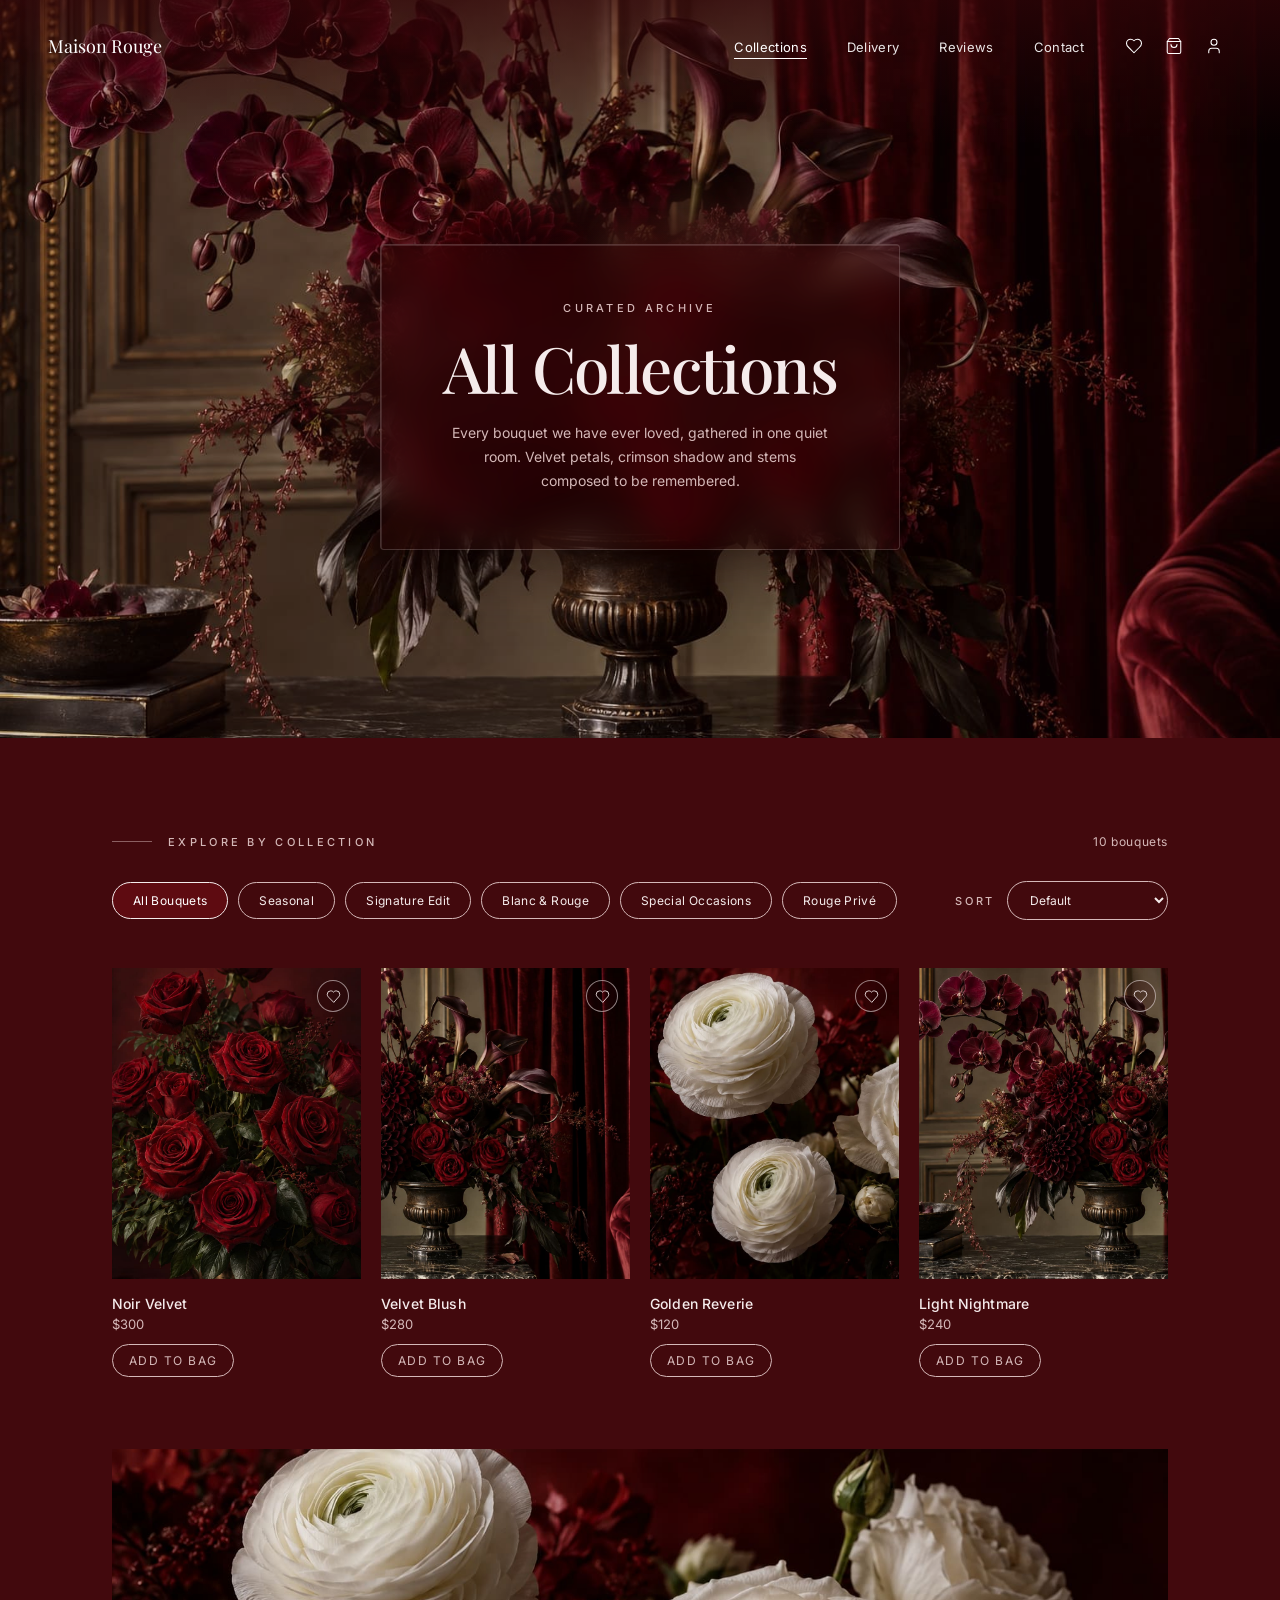
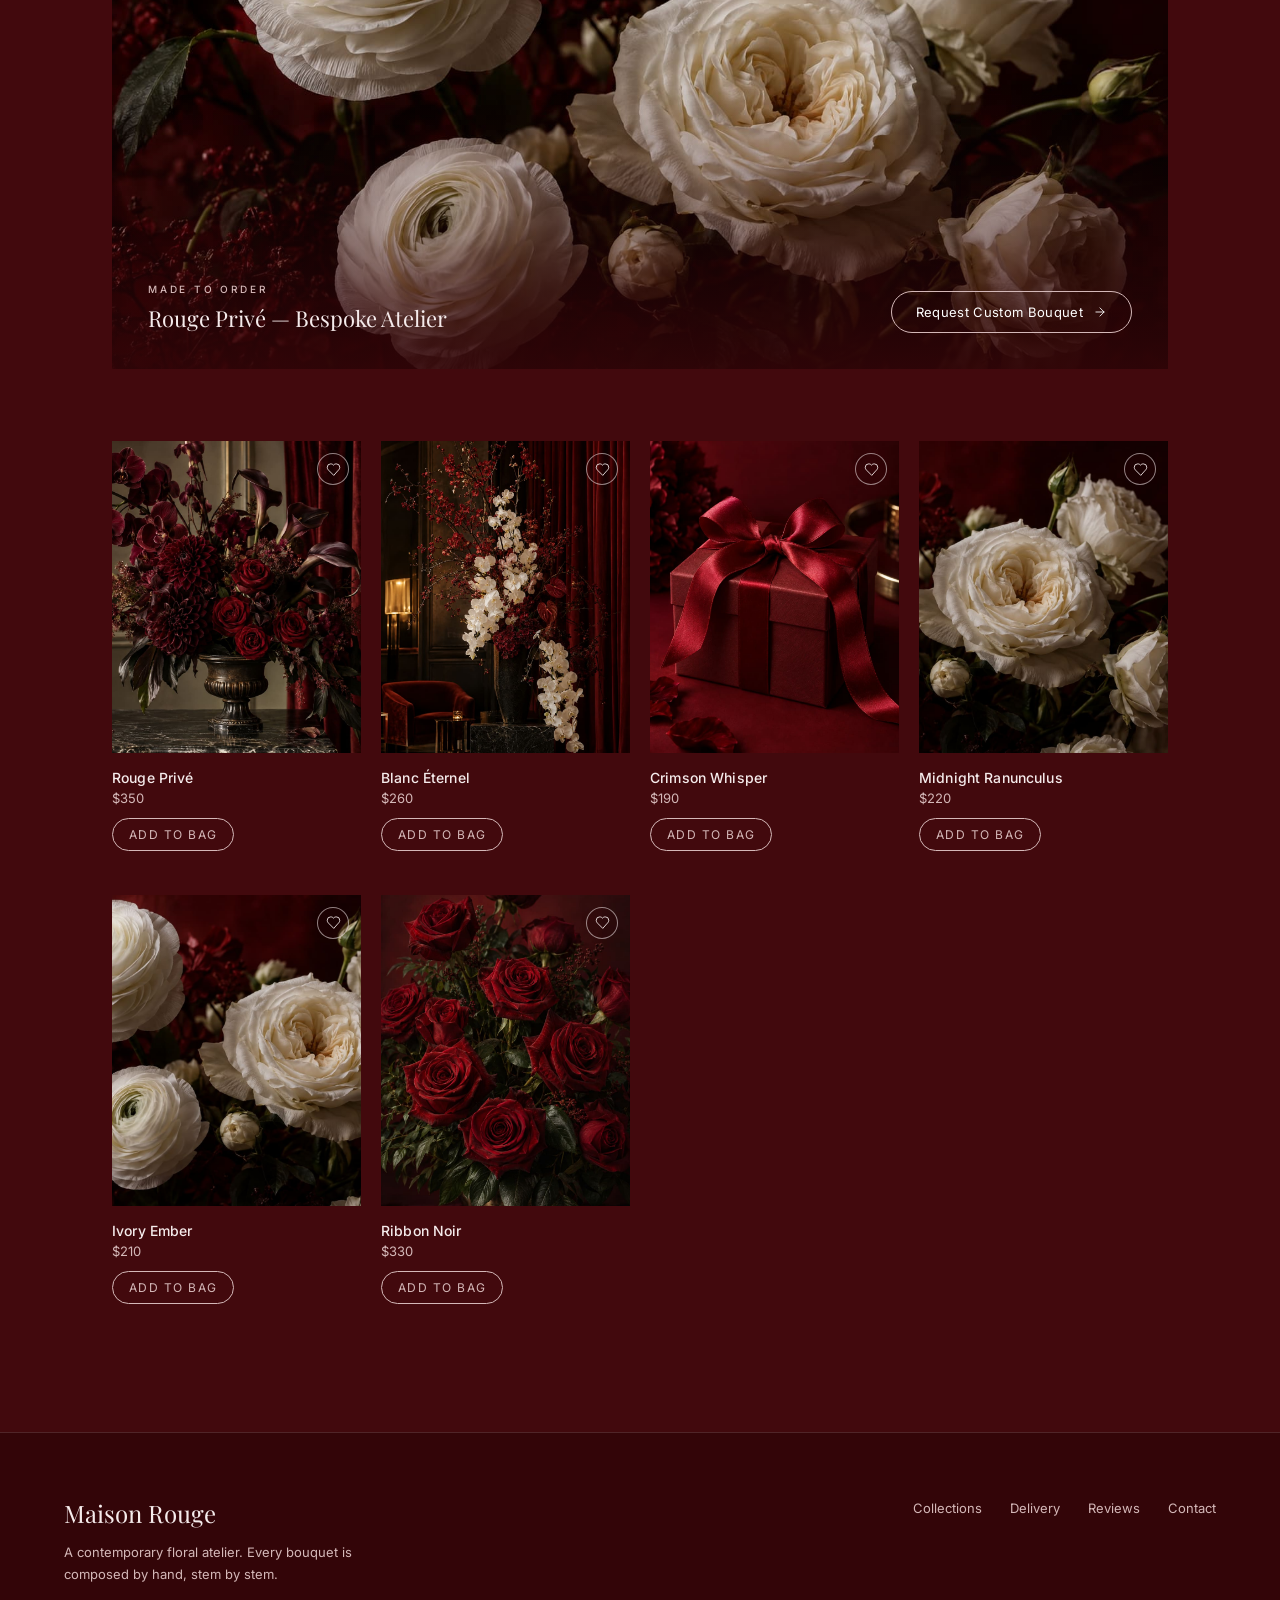
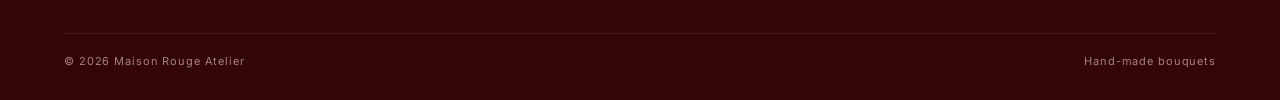
==== collections.html @ f77b2214 "Link hero to collections and add shared bag checkout Co-authored-by: v0 <it+v0agent@vercel.com>" ====
<!doctype html>
<html lang="en">

<head>
  <meta charset="utf-8">
  <meta name="viewport" content="width=device-width, initial-scale=1">
  <meta name="theme-color" content="#42090D">
  <title>All Collections — Maison Rouge Floral Atelier</title>
  <meta name="description"
    content="Explore the full Maison Rouge archive: seasonal, signature, Blanc &amp; Rouge, special occasion and bespoke Rouge Privé bouquets, made by hand.">

  <link rel="preconnect" href="https://fonts.googleapis.com">
  <link rel="preconnect" href="https://fonts.gstatic.com" crossorigin>
  <link
    href="https://fonts.googleapis.com/css2?family=Inter:wght@300;400;500&family=Playfair+Display:ital,wght@0,400;0,500;0,600;1,400&display=swap"
    rel="stylesheet">

  <link rel="stylesheet" href="style.css">
</head>

<body>
  <main id="collections-view">
    <section id="top" class="collections-hero">
      <img src="img/bouquet-edit.jpg"
        alt="Opulent arrangement of red anthuriums, dahlias, calla lilies and roses before a paneled wall and crimson velvet curtains"
        class="collections-hero-image">
      <div class="bouquet-edit-tint"></div>
      <div class="hero-gradient-top"></div>
      <div class="frost-vignette"></div>

      <header class="site-header">
        <div class="header-bar header-bar-brand">
          <a href="index.html" class="mobile-brand">Maison Rouge</a>

          <nav class="desktop-nav">
            <ul class="nav-list">
              <li><a href="collections.html" class="nav-link nav-link-active">Collections</a></li>
              <li><a href="index.html#delivery" class="nav-link">Delivery</a></li>
              <li><a href="index.html#reviews" class="nav-link">Reviews</a></li>
              <li><a href="index.html#contact" class="nav-link">Contact</a></li>
            </ul>
          </nav>

          <div class="header-actions">
            <button id="wishlist-btn" type="button" class="icon-btn icon-btn-badge">
              <svg width="18" height="18" viewBox="0 0 24 24" fill="none" stroke="currentColor" stroke-width="1.4"
                stroke-linecap="round" stroke-linejoin="round">
                <path
                  d="M19 14c1.49-1.46 3-3.21 3-5.5A5.5 5.5 0 0 0 16.5 3c-1.76 0-3 .5-4.5 2-1.5-1.5-2.74-2-4.5-2A5.5 5.5 0 0 0 2 8.5c0 2.3 1.5 4.05 3 5.5l7 7Z">
                </path>
              </svg>
              <span id="wishlist-count" class="icon-count hidden">0</span>
              <span class="visually-hidden">Saved bouquets</span>
            </button>
            <button id="bag-btn" type="button" class="icon-btn icon-btn-badge">
              <svg width="18" height="18" viewBox="0 0 24 24" fill="none" stroke="currentColor" stroke-width="1.4"
                stroke-linecap="round" stroke-linejoin="round">
                <path d="M6 2 3 6v14a2 2 0 0 0 2 2h14a2 2 0 0 0 2-2V6l-3-4Z"></path>
                <path d="M3 6h18"></path>
                <path d="M16 10a4 4 0 0 1-8 0"></path>
              </svg>
              <span id="bag-count" class="icon-count hidden">0</span>
              <span class="visually-hidden">Shopping bag</span>
            </button>
            <a href="index.html#register" class="icon-btn">
              <svg width="18" height="18" viewBox="0 0 24 24" fill="none" stroke="currentColor" stroke-width="1.4"
                stroke-linecap="round" stroke-linejoin="round">
                <path d="M19 21v-2a4 4 0 0 0-4-4H9a4 4 0 0 0-4 4v2"></path>
                <circle cx="12" cy="7" r="4"></circle>
              </svg>
              <span class="visually-hidden">Account</span>
            </a>
            <button id="mobile-menu-btn" type="button" class="icon-btn mobile-menu-toggle">
              <svg id="menu-icon-open" width="18" height="18" viewBox="0 0 24 24" fill="none" stroke="currentColor"
                stroke-width="1.4" stroke-linecap="round" stroke-linejoin="round">
                <line x1="4" x2="20" y1="12" y2="12"></line>
                <line x1="4" x2="20" y1="6" y2="6"></line>
                <line x1="4" x2="20" y1="18" y2="18"></line>
              </svg>
              <svg id="menu-icon-close" class="hidden" width="18" height="18" viewBox="0 0 24 24" fill="none"
                stroke="currentColor" stroke-width="1.4" stroke-linecap="round" stroke-linejoin="round">
                <path d="M18 6 6 18"></path>
                <path d="m6 6 12 12"></path>
              </svg>
              <span class="visually-hidden">Menu</span>
            </button>
          </div>
        </div>

        <nav id="mobile-nav" class="mobile-nav hidden">
          <ul class="mobile-nav-list">
            <li><a href="collections.html" class="mobile-nav-link mobile-nav-link-active">Collections</a></li>
            <li><a href="index.html#delivery" class="mobile-nav-link">Delivery</a></li>
            <li><a href="index.html#reviews" class="mobile-nav-link">Reviews</a></li>
            <li><a href="index.html#contact" class="mobile-nav-link">Contact</a></li>
          </ul>
        </nav>
      </header>

      <div class="collections-hero-content">
        <div class="collections-hero-box">
          <p class="eyebrow eyebrow-centered">Curated Archive</p>
          <h1 class="collections-hero-title">All Collections</h1>
          <p class="collections-hero-copy">
            Every bouquet we have ever loved, gathered in one quiet room. Velvet petals, crimson shadow and stems
            composed to be remembered.
          </p>
        </div>
      </div>
    </section>

    <section id="catalog" class="catalog-section">
      <div class="catalog-container">
        <div class="catalog-toolbar">
          <p class="eyebrow">
            <span class="eyebrow-line"></span>
            Explore by collection
          </p>
          <p id="catalog-count" class="catalog-count">10 bouquets</p>
        </div>

        <div class="filter-row">
          <div id="filter-bar" class="filter-bar"></div>

          <label class="sort-wrap">
            <span class="sort-label">Sort</span>
            <select id="sort-select" class="sort-select">
              <option value="default">Default</option>
              <option value="low">Price: Low to High</option>
              <option value="high">Price: High to Low</option>
            </select>
          </label>
        </div>

        <ul id="catalog-grid-top" class="catalog-grid"></ul>

        <p id="catalog-empty" class="catalog-empty hidden">
          No bouquets in this collection just yet. Try another edit.
        </p>

        <div id="rouge-prive" class="prive-banner">
          <img src="img/hero-ranunculus.jpg" alt="Large white ranunculus blooms against a deep crimson backdrop"
            class="prive-banner-image">
          <div class="prive-banner-gradient"></div>
          <div class="prive-banner-bar">
            <div>
              <p class="prive-banner-eyebrow">Made to order</p>
              <p class="prive-banner-caption">Rouge Privé — Bespoke Atelier</p>
            </div>
            <a href="index.html#contact" class="btn-outline prive-banner-btn">
              Request Custom Bouquet
              <svg class="icon-arrow" width="14" height="14" viewBox="0 0 24 24" fill="none" stroke="currentColor"
                stroke-width="1.5" stroke-linecap="round" stroke-linejoin="round">
                <path d="M5 12h14"></path>
                <path d="m12 5 7 7-7 7"></path>
              </svg>
            </a>
          </div>
        </div>

        <ul id="catalog-grid-bottom" class="catalog-grid"></ul>
      </div>
    </section>
  </main>

  <footer class="site-footer">
    <div class="footer-inner">
      <div class="footer-brand-col">
        <a href="index.html" class="footer-brand">Maison Rouge</a>
        <p class="footer-copy">
          A contemporary floral atelier. Every bouquet is composed by hand, stem by stem.
        </p>
      </div>
      <nav class="footer-nav">
        <ul class="footer-links">
          <li><a href="collections.html" class="footer-link">Collections</a></li>
          <li><a href="index.html#delivery" class="footer-link">Delivery</a></li>
          <li><a href="index.html#reviews" class="footer-link">Reviews</a></li>
          <li><a href="index.html#contact" class="footer-link">Contact</a></li>
        </ul>
      </nav>
    </div>
    <div class="footer-bottom">
      <p>© 2026 Maison Rouge Atelier</p>
      <p>Hand-made bouquets</p>
    </div>
  </footer>

  <div id="quick-view" class="quick-view hidden">
    <div id="quick-view-backdrop" class="quick-view-backdrop"></div>
    <div class="quick-view-panel">
      <button id="quick-view-close" type="button" class="icon-btn quick-view-close">
        <svg width="18" height="18" viewBox="0 0 24 24" fill="none" stroke="currentColor" stroke-width="1.4"
          stroke-linecap="round" stroke-linejoin="round">
          <path d="M18 6 6 18"></path>
          <path d="m6 6 12 12"></path>
        </svg>
        <span class="visually-hidden">Close quick view</span>
      </button>

      <div class="quick-view-media">
        <img id="qv-image" src="img/bouquet-edit.jpg" alt="Selected bouquet" class="quick-view-image">
      </div>

      <div class="quick-view-info">
        <p id="qv-tag" class="quick-view-tag">Collection</p>
        <h2 id="qv-title" class="quick-view-title">Bouquet</h2>
        <p id="qv-price" class="quick-view-price">$0</p>
        <p id="qv-desc" class="quick-view-desc"></p>

        <p class="quick-view-label">Stem notes</p>
        <p id="qv-stems" class="quick-view-stems"></p>

        <p class="quick-view-label">Size</p>
        <div id="qv-sizes" class="size-pills"></div>

        <button id="qv-add" type="button" class="btn-outline quick-view-add">
          Add to Bag
          <svg class="icon-arrow" width="14" height="14" viewBox="0 0 24 24" fill="none" stroke="currentColor"
            stroke-width="1.5" stroke-linecap="round" stroke-linejoin="round">
            <path d="M5 12h14"></path>
            <path d="m12 5 7 7-7 7"></path>
          </svg>
        </button>
      </div>
    </div>
  </div>

  <div id="drawer-overlay" class="drawer-overlay hidden"></div>
  <div id="bag-drawer" class="bag-drawer">
    <div class="drawer-head">
      <p class="eyebrow">
        <span class="eyebrow-line"></span>
        Your selection
      </p>
      <button id="drawer-close" type="button" class="icon-btn">
        <svg width="18" height="18" viewBox="0 0 24 24" fill="none" stroke="currentColor" stroke-width="1.4"
          stroke-linecap="round" stroke-linejoin="round">
          <path d="M18 6 6 18"></path>
          <path d="m6 6 12 12"></path>
        </svg>
        <span class="visually-hidden">Close shopping bag</span>
      </button>
    </div>

    <h2 class="drawer-title">Shopping bag</h2>
    <ul id="drawer-items" class="drawer-items"></ul>

    <div class="drawer-saved">
      <p class="drawer-label">Saved bouquets (<span id="drawer-saved-count">0</span>)</p>
      <ul id="drawer-saved-list" class="drawer-saved-list"></ul>
    </div>

    <div class="drawer-foot">
      <div class="drawer-total-row">
        <span>Subtotal</span>
        <span id="drawer-total" class="drawer-total">$0</span>
      </div>
      <p id="drawer-message" class="drawer-message hidden"></p>
      <button id="drawer-checkout" type="button" class="btn-solid drawer-checkout">Checkout</button>
      <a href="collections.html" class="btn-outline drawer-btn">
        Continue browsing
        <svg class="icon-arrow" width="14" height="14" viewBox="0 0 24 24" fill="none" stroke="currentColor"
          stroke-width="1.5" stroke-linecap="round" stroke-linejoin="round">
          <path d="M5 12h14"></path>
          <path d="m12 5 7 7-7 7"></path>
        </svg>
      </a>
    </div>
  </div>

  <script src="script.js"></script>
</body>

</html>
---- style.css ----
*,
*::before,
*::after {
  box-sizing: border-box;
}

html {
  scroll-behavior: smooth;
}

body {
  margin: 0;
  overflow-x: hidden;
  background-color: #42090D;
  font-family: Inter, system-ui, sans-serif;
  color: #ffffff;
  -webkit-font-smoothing: antialiased;
  -moz-osx-font-smoothing: grayscale;
}

h1,
h2,
h3,
p,
ul,
blockquote {
  margin: 0;
  padding: 0;
}

ul {
  list-style: none;
}

a {
  color: inherit;
  text-decoration: none;
}

button,
input {
  font: inherit;
  color: inherit;
}

img {
  display: block;
  max-width: 100%;
}

a:focus-visible,
button:focus-visible {
  outline: 2px solid #ffffff;
  outline-offset: 4px;
}

::selection {
  background-color: #ffffff;
  color: #42090D;
}

.hidden {
  display: none !important;
}

/* Shared Full-Bleed Image & Overlay Helpers */
.hero-image,
.collection-image,
.bouquet-edit-image {
  position: absolute;
  top: 0;
  right: 0;
  bottom: 0;
  left: 0;
  width: 100%;
  height: 100%;
  object-fit: cover;
}

/* Typography & Shared Elements */
.eyebrow {
  display: flex;
  align-items: center;
  gap: 16px;
  font-size: 11px;
  font-weight: 500;
  text-transform: uppercase;
  letter-spacing: 0.3em;
  color: #D4B8B8;
}

.eyebrow-centered {
  justify-content: center;
}

.eyebrow-line {
  display: inline-block;
  height: 1px;
  width: 40px;
  background-color: rgba(212, 184, 184, 0.5);
}

.btn-outline {
  display: inline-flex;
  align-items: center;
  gap: 10px;
  border-radius: 9999px;
  border: 1px solid rgba(255, 255, 255, 0.7);
  padding: 12px 24px;
  font-size: 13px;
  letter-spacing: 0.025em;
  color: #ffffff;
  transition: color 0.3s ease, background-color 0.3s ease, border-color 0.3s ease;
}

.btn-outline:hover {
  border-color: #ffffff;
  background-color: #ffffff;
  color: #42090D;
}

.btn-outline .icon-arrow {
  transition: transform 0.3s ease;
}

.btn-outline:hover .icon-arrow {
  transform: translateX(2px);
}

.btn-solid {
  display: inline-flex;
  align-items: center;
  border-radius: 9999px;
  border: 1px solid #ffffff;
  background-color: #ffffff;
  padding: 14px 28px;
  font-size: 13px;
  font-weight: 500;
  letter-spacing: 0.025em;
  color: #42090D;
  cursor: pointer;
  transition: color 0.3s ease, background-color 0.3s ease;
}

.btn-solid:hover {
  background-color: transparent;
  color: #ffffff;
}

.icon-btn {
  display: grid;
  width: 36px;
  height: 36px;
  place-items: center;
  border-radius: 9999px;
  border: none;
  background-color: transparent;
  color: #ffffff;
  padding: 0;
  cursor: pointer;
  transition: color 0.3s ease, background-color 0.3s ease;
}

.icon-btn:hover {
  background-color: #ffffff;
  color: #42090D;
}

.hero-btn,
.bouquet-edit-btn {
  margin-top: 36px;
}

.philosophy-btn,
.cart-btn {
  margin-top: 40px;
}

.collections-btn {
  margin-top: 64px;
}

/* Header */
.site-header {
  position: absolute;
  top: 0;
  left: 0;
  right: 0;
  z-index: 20;
}

.header-bar {
  display: flex;
  align-items: center;
  justify-content: space-between;
  padding: 20px 24px;
}

.mobile-brand {
  font-family: "Playfair Display", Georgia, serif;
  font-size: 18px;
  line-height: 28px;
}

.desktop-nav {
  display: none;
}

.nav-list {
  display: flex;
  align-items: center;
  gap: 40px;
}

.nav-link {
  position: relative;
  font-size: 13px;
  letter-spacing: 0.025em;
  color: rgba(255, 255, 255, 0.9);
  transition: color 0.2s ease;
}

.nav-link:hover {
  color: #ffffff;
}

.nav-link::after {
  content: "";
  position: absolute;
  bottom: -4px;
  left: 0;
  height: 1px;
  width: 100%;
  background-color: #ffffff;
  transform-origin: left;
  transform: scaleX(0);
  transition: transform 0.3s ease;
}

.nav-link:hover::after {
  transform: scaleX(1);
}

.header-actions {
  display: flex;
  align-items: center;
  gap: 4px;
}

.mobile-nav {
  margin: 0 16px;
  border-radius: 16px;
  border: 1px solid rgba(255, 255, 255, 0.15);
  background-color: rgba(51, 5, 8, 0.9);
  padding: 24px;
  -webkit-backdrop-filter: blur(12px);
  backdrop-filter: blur(12px);
}

.mobile-nav-list {
  display: flex;
  flex-direction: column;
  gap: 16px;
}

.mobile-nav-link {
  font-family: "Playfair Display", Georgia, serif;
  font-size: 24px;
  line-height: 32px;
  color: #ffffff;
}

/* Hero Section */
.hero {
  position: relative;
  height: 100vh;
  min-height: 680px;
  max-height: 980px;
  overflow: hidden;
  background-color: #5E0B11;
}

.hero-image {
  z-index: 0;
  pointer-events: none;
  object-position: 68% center;
}

/* Glass-block wall: one shared blur layer with per-block bevels drawn on top. */
.glass-wall {
  position: absolute;
  left: 0;
  right: 0;
  bottom: 0;
  z-index: 1;
  pointer-events: none;
  height: 62%;
  display: grid;
  grid-template-columns: repeat(4, 1fr);
  grid-template-rows: repeat(5, 1fr);
  -webkit-backdrop-filter: blur(10px) saturate(120%);
  backdrop-filter: blur(10px) saturate(120%);
  background-color: rgba(66, 9, 13, 0.18);
}

.glass-block {
  position: relative;
  overflow: hidden;
  border: 2px solid rgba(51, 5, 8, 0.55);
  background:
    radial-gradient(120% 120% at 26% 20%, rgba(255, 255, 255, 0.22) 0%, rgba(255, 255, 255, 0.05) 34%, rgba(255, 255, 255, 0) 58%),
    linear-gradient(145deg, rgba(94, 11, 17, 0.28) 0%, rgba(51, 5, 8, 0.55) 100%);
  box-shadow:
    inset 1px 1px 0 rgba(255, 255, 255, 0.32),
    inset -2px -2px 0 rgba(0, 0, 0, 0.28),
    inset 0 0 22px rgba(255, 255, 255, 0.07);
}

.glass-block::before {
  content: "";
  position: absolute;
  top: 11%;
  right: 11%;
  bottom: 11%;
  left: 11%;
  border-radius: 6px;
  border: 1px solid rgba(255, 255, 255, 0.1);
  box-shadow:
    inset 0 0 26px rgba(255, 255, 255, 0.07),
    0 0 14px rgba(0, 0, 0, 0.18);
}

.glass-block::after {
  content: "";
  position: absolute;
  top: 0;
  right: 0;
  bottom: 0;
  left: 0;
  background: repeating-linear-gradient(90deg, rgba(255, 255, 255, 0.06) 0 1px, rgba(255, 255, 255, 0) 1px 7px);
  opacity: 0.7;
}

.glass-block:nth-child(3n + 2) {
  background-position: 40% 0, 0 0;
}

.glass-block:nth-child(3n + 2)::after {
  transform: scaleX(-1);
  opacity: 0.5;
}

.hero-gradient-side {
  position: absolute;
  left: 0;
  right: 0;
  bottom: 0;
  z-index: 2;
  pointer-events: none;
  height: 62%;
  background: linear-gradient(to top, rgba(51, 5, 8, 0.8), rgba(51, 5, 8, 0.4), transparent);
}

.hero-gradient-top {
  position: absolute;
  top: 0;
  left: 0;
  right: 0;
  z-index: 3;
  pointer-events: none;
  height: 144px;
  background: linear-gradient(to bottom, rgba(51, 5, 8, 0.7), transparent);
}

.hero-content-wrap {
  position: relative;
  z-index: 10;
  display: flex;
  height: 100%;
  align-items: flex-end;
}

.hero-content {
  width: 100%;
  padding: 0 24px 56px 24px;
}

.hero-eyebrow {
  font-size: 11px;
  font-weight: 500;
  text-transform: uppercase;
  letter-spacing: 0.32em;
  color: #D4B8B8;
}

.hero-dot {
  margin: 0 6px;
}

.hero-title {
  margin-top: 20px;
  font-family: "Playfair Display", Georgia, serif;
  font-size: 56px;
  font-weight: 500;
  line-height: 0.95;
  letter-spacing: -0.025em;
}

.hero-copy {
  margin-top: 24px;
  max-width: 384px;
  font-size: 15px;
  line-height: 28px;
  color: #D4B8B8;
}

/* Philosophy Section */
.philosophy-section {
  background-color: #42090D;
}

.philosophy-container {
  max-width: 1152px;
  margin: 0 auto;
  display: grid;
  gap: 56px;
  padding: 96px 24px;
}

.philosophy-title {
  margin-top: 28px;
  font-family: "Playfair Display", Georgia, serif;
  font-size: 40px;
  font-weight: 500;
  line-height: 1.08;
  letter-spacing: -0.025em;
}

.philosophy-quote {
  font-family: "Playfair Display", Georgia, serif;
  font-size: 20px;
  font-style: italic;
  line-height: 1.625;
  color: #ffffff;
}

.philosophy-body-wrap {
  margin-top: 40px;
  display: flex;
  gap: 24px;
}

.philosophy-rule {
  width: 1px;
  flex-shrink: 0;
  align-self: stretch;
  background-color: rgba(255, 255, 255, 0.25);
}

.philosophy-body {
  max-width: 448px;
  font-size: 15px;
  line-height: 28px;
  color: #D4B8B8;
}

/* Marquee Ticker */
.marquee {
  overflow: hidden;
  border-top: 1px solid rgba(255, 255, 255, 0.15);
  border-bottom: 1px solid rgba(255, 255, 255, 0.15);
  background-color: #330508;
  padding: 16px 0;
}

@keyframes marquee {
  from {
    transform: translate3d(0, 0, 0);
  }
  to {
    transform: translate3d(-50%, 0, 0);
  }
}

.marquee-track {
  display: flex;
  width: max-content;
  animation: marquee 38s linear infinite;
  will-change: transform;
}

.marquee:hover .marquee-track {
  animation-play-state: paused;
}

.ticker-list {
  display: flex;
  flex-shrink: 0;
  align-items: center;
}

.ticker-item {
  display: flex;
  align-items: center;
  gap: 40px;
  padding: 0 20px;
}

.ticker-word {
  font-family: "Playfair Display", Georgia, serif;
  font-size: 15px;
}

.ticker-word-main {
  color: #ffffff;
}

.ticker-word-alt {
  font-style: italic;
  color: #D4B8B8;
}

.ticker-dot {
  width: 4px;
  height: 4px;
  border-radius: 9999px;
  background-color: rgba(255, 255, 255, 0.3);
}

/* Collections Section */
.collections-section {
  background-color: #42090D;
}

.collections-container {
  max-width: 1152px;
  margin: 0 auto;
  padding: 96px 24px;
}

.collections-title {
  margin-top: 28px;
  max-width: 576px;
  font-family: "Playfair Display", Georgia, serif;
  font-size: 40px;
  font-weight: 500;
  line-height: 1.08;
  letter-spacing: -0.025em;
}

.collections-grid {
  margin-top: 56px;
  display: grid;
  grid-template-columns: repeat(2, 1fr);
  column-gap: 16px;
  row-gap: 48px;
}

.collection-card {
  grid-column: span 1;
}

.collection-card-wide {
  grid-column: span 2;
}

.collection-link {
  display: block;
}

.collection-image-wrap {
  position: relative;
  overflow: hidden;
  background-color: #330508;
}

.collection-aspect-wide {
  aspect-ratio: 4 / 3;
}

.collection-aspect-tall {
  aspect-ratio: 3 / 4;
}

.collection-image {
  transition: transform 1.2s ease-out;
}

.collection-link:hover .collection-image {
  transform: scale(1.06);
}

.collection-gradient {
  position: absolute;
  left: 0;
  right: 0;
  bottom: 0;
  pointer-events: none;
  height: 40%;
  background: linear-gradient(to top, rgba(51, 5, 8, 0.9), rgba(51, 5, 8, 0.35), transparent);
}

.collection-bar {
  position: absolute;
  left: 0;
  right: 0;
  bottom: 0;
  display: flex;
  align-items: center;
  justify-content: space-between;
  gap: 12px;
  padding: 16px;
}

.collection-tag {
  font-size: 10px;
  font-weight: 500;
  text-transform: uppercase;
  letter-spacing: 0.26em;
  color: #D4B8B8;
}

.collection-arrow {
  display: grid;
  width: 32px;
  height: 32px;
  flex-shrink: 0;
  place-items: center;
  border-radius: 9999px;
  border: 1px solid rgba(255, 255, 255, 0.4);
  color: #ffffff;
  transition: color 0.3s ease, background-color 0.3s ease, border-color 0.3s ease;
}

.collection-link:hover .collection-arrow {
  border-color: #ffffff;
  background-color: #ffffff;
  color: #42090D;
}

.collection-title {
  margin-top: 20px;
  font-family: "Playfair Display", Georgia, serif;
  font-size: 18px;
  line-height: 28px;
  font-weight: 500;
}

.collection-subtitle {
  margin-top: 4px;
  font-size: 13px;
  color: #D4B8B8;
}

/* Bouquet Edit Section */
.bouquet-edit {
  position: relative;
  display: flex;
  height: 85vh;
  min-height: 560px;
  max-height: 880px;
  align-items: center;
  justify-content: center;
  overflow: hidden;
  background-color: #330508;
}

.bouquet-edit-image {
  z-index: 0;
  pointer-events: none;
  object-position: 42% center;
}

.bouquet-edit-tint {
  position: absolute;
  top: 0;
  right: 0;
  bottom: 0;
  left: 0;
  z-index: 1;
  pointer-events: none;
  background-color: rgba(51, 5, 8, 0.15);
}

/* Soft frosted vignette behind the Bouquet Edit copy. */
.frost-vignette {
  position: absolute;
  left: 50%;
  top: 50%;
  z-index: 2;
  pointer-events: none;
  height: 440px;
  width: 100%;
  max-width: 720px;
  transform: translate(-50%, -50%);
  -webkit-backdrop-filter: blur(16px);
  backdrop-filter: blur(16px);
  background: radial-gradient(closest-side, rgba(51, 5, 8, 0.62), rgba(51, 5, 8, 0.25) 70%, rgba(51, 5, 8, 0));
  -webkit-mask-image: radial-gradient(closest-side, #000 52%, transparent 100%);
  mask-image: radial-gradient(closest-side, #000 52%, transparent 100%);
}

.bouquet-edit-content {
  position: relative;
  z-index: 3;
  padding: 0 24px;
  text-align: center;
}

.bouquet-edit-title {
  margin: 20px auto 0 auto;
  max-width: 10ch;
  font-family: "Playfair Display", Georgia, serif;
  font-size: 48px;
  font-weight: 500;
  line-height: 1.02;
  letter-spacing: -0.025em;
}

/* Subpages (Register & Cart) */
.page-shell {
  min-height: 100vh;
  background-color: #42090D;
  padding: 32px 24px;
  color: #ffffff;
}

.page-shell-inner {
  max-width: 1024px;
  margin: 0 auto;
}

.back-link {
  display: inline-flex;
  align-items: center;
  gap: 12px;
  font-size: 11px;
  text-transform: uppercase;
  letter-spacing: 0.28em;
  color: #D4B8B8;
  transition: color 0.2s ease;
}

.back-link:hover {
  color: #ffffff;
}

.page-content {
  margin-top: 96px;
  max-width: 672px;
}

.page-title {
  margin-top: 28px;
  font-family: "Playfair Display", Georgia, serif;
  font-size: 48px;
  font-weight: 500;
  line-height: 1;
  letter-spacing: -0.025em;
}

.register-copy {
  margin-top: 28px;
  max-width: 448px;
  font-size: 15px;
  line-height: 28px;
  color: #D4B8B8;
}

.register-form {
  margin-top: 40px;
  max-width: 448px;
}

.form-field {
  display: block;
  margin-bottom: 20px;
}

.form-label {
  display: block;
  margin-bottom: 8px;
  font-size: 11px;
  text-transform: uppercase;
  letter-spacing: 0.2em;
  color: #D4B8B8;
}

.form-input {
  width: 100%;
  border: none;
  border-bottom: 1px solid rgba(255, 255, 255, 0.3);
  background-color: transparent;
  padding: 12px 0;
  color: #ffffff;
  outline: none;
  transition: border-color 0.2s ease;
}

.form-input::placeholder {
  color: rgba(255, 255, 255, 0.35);
}

.form-input:focus {
  border-bottom-color: #ffffff;
}

.register-submit {
  margin-top: 20px;
}

.cart-box {
  margin-top: 48px;
  max-width: 576px;
  border-top: 1px solid rgba(255, 255, 255, 0.2);
  border-bottom: 1px solid rgba(255, 255, 255, 0.2);
  padding: 32px 0;
}

.cart-box-row {
  display: flex;
  align-items: center;
  justify-content: space-between;
  gap: 24px;
}

.cart-empty-title {
  font-family: "Playfair Display", Georgia, serif;
  font-size: 24px;
  line-height: 32px;
}

.cart-empty-copy {
  margin-top: 8px;
  font-size: 14px;
  line-height: 24px;
  color: #D4B8B8;
}

.cart-empty-icon {
  flex-shrink: 0;
  color: #D4B8B8;
}

/* Responsive Breakpoints */
@media (min-width: 640px) {
  .hero-title {
    font-size: 72px;
  }
}

@media (min-width: 768px) {
  .header-bar {
    justify-content: flex-end;
    padding: 28px 48px;
  }

  .mobile-brand,
  .mobile-menu-toggle,
  .mobile-nav {
    display: none;
  }

  .desktop-nav {
    display: block;
  }

  .header-actions {
    margin-left: 32px;
  }

  .glass-wall {
    top: 0;
    bottom: 0;
    left: 0;
    right: auto;
    height: 100%;
    width: 50%;
  }

  .hero-gradient-side {
    top: 0;
    bottom: 0;
    left: 0;
    right: auto;
    height: 100%;
    width: 50%;
    background: linear-gradient(to right, rgba(51, 5, 8, 0.6), rgba(51, 5, 8, 0.25), transparent);
  }

  .hero-content-wrap {
    align-items: center;
  }

  .hero-content {
    width: 50%;
    padding: 0 48px;
  }

  .philosophy-container {
    grid-template-columns: repeat(12, 1fr);
    gap: 32px;
    padding: 128px 48px;
  }

  .philosophy-left {
    grid-column: span 5;
  }

  .philosophy-right {
    grid-column: 7 / span 6;
    padding-top: 12px;
  }

  .philosophy-title {
    font-size: 48px;
  }

  .philosophy-quote {
    font-size: 24px;
  }

  .ticker-item {
    gap: 56px;
    padding: 0 28px;
  }

  .collections-container {
    padding: 128px 48px;
  }

  .collections-title {
    font-size: 48px;
  }

  .collections-grid {
    margin-top: 64px;
    grid-template-columns: repeat(4, 1fr);
    column-gap: 20px;
  }

  .collection-image-wrap {
    aspect-ratio: auto;
    height: 540px;
  }

  .collection-bar {
    padding: 20px;
  }

  .collection-title {
    font-size: 20px;
  }

  .bouquet-edit-title {
    font-size: 60px;
  }

  .page-shell {
    padding: 40px 48px;
  }

  .page-title {
    font-size: 72px;
  }
}

@media (min-width: 1024px) {
  .hero-content {
    padding: 0 80px;
  }

  .hero-title {
    font-size: 96px;
  }

  .philosophy-title {
    font-size: 56px;
  }
}

/* ==========================================================
   Collections Page & Shared Shop Elements
   ========================================================== */

/* Text that is read by screen readers but hidden on screen */
.visually-hidden {
  position: absolute;
  width: 1px;
  height: 1px;
  padding: 0;
  margin: -1px;
  overflow: hidden;
  clip: rect(0, 0, 0, 0);
  white-space: nowrap;
  border: 0;
}

.no-scroll {
  overflow: hidden;
}

/* Header extras */
.icon-btn-badge {
  position: relative;
}

.icon-count {
  position: absolute;
  top: 2px;
  right: 0;
  min-width: 16px;
  height: 16px;
  padding: 0 4px;
  border-radius: 50px;
  background-color: #F5EBEB;
  color: #42090D;
  font-size: 9px;
  font-weight: 500;
  line-height: 16px;
  text-align: center;
}

.nav-link-active {
  color: #ffffff;
}

.nav-link-active::after {
  transform: scaleX(1);
}

.mobile-nav-link-active {
  font-style: italic;
  color: #D4B8B8;
}

/* Collections Hero */
.collections-hero {
  position: relative;
  display: flex;
  height: 82vh;
  min-height: 600px;
  align-items: center;
  justify-content: center;
  overflow: hidden;
  background-color: #330508;
}

.collections-hero-image {
  position: absolute;
  top: 0;
  right: 0;
  bottom: 0;
  left: 0;
  width: 100%;
  height: 100%;
  object-fit: cover;
  object-position: 45% center;
  pointer-events: none;
  z-index: 0;
}

.collections-hero-content {
  position: relative;
  z-index: 10;
  padding: 96px 24px 40px 24px;
  width: 100%;
  display: flex;
  justify-content: center;
}

.collections-hero-box {
  width: 100%;
  max-width: 520px;
  padding: 48px 32px;
  border: 1px solid rgba(245, 235, 235, 0.18);
  border-radius: 4px;
  background-color: rgba(51, 5, 8, 0.32);
  -webkit-backdrop-filter: blur(14px) saturate(115%);
  backdrop-filter: blur(14px) saturate(115%);
  box-shadow: inset 1px 1px 0 rgba(255, 255, 255, 0.12), 0 30px 60px rgba(20, 2, 4, 0.35);
  text-align: center;
}

.collections-hero-title {
  margin-top: 20px;
  font-family: "Playfair Display", Georgia, serif;
  font-size: 48px;
  font-weight: 500;
  line-height: 1.02;
  letter-spacing: -0.025em;
  color: #F5EBEB;
}

.collections-hero-copy {
  margin: 20px auto 0 auto;
  max-width: 380px;
  font-size: 14px;
  line-height: 24px;
  color: #D4B8B8;
}

/* Catalog Section */
.catalog-section {
  background-color: #42090D;
}

.catalog-container {
  max-width: 1152px;
  margin: 0 auto;
  padding: 80px 24px 96px 24px;
}

.catalog-toolbar {
  display: flex;
  align-items: center;
  justify-content: space-between;
  gap: 16px;
}

.catalog-count {
  white-space: nowrap;
  font-size: 12px;
  letter-spacing: 0.05em;
  color: #D4B8B8;
}

.filter-row {
  margin-top: 32px;
  display: flex;
  flex-wrap: wrap;
  align-items: center;
  justify-content: space-between;
  gap: 20px;
}

.filter-bar {
  display: flex;
  flex-wrap: wrap;
  gap: 10px;
}

.filter-pill,
.size-pill {
  border-radius: 50px;
  border: 1px solid #D4B8B8;
  background-color: transparent;
  padding: 10px 20px;
  font-family: Inter, system-ui, sans-serif;
  font-size: 12px;
  letter-spacing: 0.03em;
  color: #F5EBEB;
  cursor: pointer;
  transition: background-color 0.3s ease, border-color 0.3s ease, color 0.3s ease;
}

.filter-pill:hover,
.size-pill:hover {
  background-color: #5E0B11;
}

.filter-pill.active,
.size-pill.active {
  border-color: #F5EBEB;
  background-color: #5E0B11;
  color: #ffffff;
}

.sort-wrap {
  display: flex;
  align-items: center;
  gap: 12px;
}

.sort-label {
  font-size: 11px;
  font-weight: 500;
  text-transform: uppercase;
  letter-spacing: 0.24em;
  color: #D4B8B8;
}

.sort-select {
  border-radius: 50px;
  border: 1px solid #D4B8B8;
  background-color: #42090D;
  padding: 10px 18px;
  font-family: Inter, system-ui, sans-serif;
  font-size: 12px;
  color: #F5EBEB;
  cursor: pointer;
}

.sort-select:focus-visible {
  outline: 2px solid #ffffff;
  outline-offset: 3px;
}

.catalog-grid {
  margin-top: 48px;
  display: grid;
  grid-template-columns: repeat(4, 1fr);
  column-gap: 20px;
  row-gap: 44px;
}

.catalog-empty {
  margin-top: 48px;
  font-family: "Playfair Display", Georgia, serif;
  font-size: 20px;
  font-style: italic;
  color: #D4B8B8;
}

/* Product Card */
.product-card {
  cursor: pointer;
}

.product-image-wrap {
  position: relative;
  overflow: hidden;
  aspect-ratio: 4 / 5;
  background-color: #330508;
}

.product-open {
  display: block;
  width: 100%;
  height: 100%;
  padding: 0;
  border: none;
  background-color: transparent;
  cursor: pointer;
}

.product-image {
  width: 100%;
  height: 100%;
  object-fit: cover;
  transition: transform 1.2s ease-out;
}

.product-card:hover .product-image {
  transform: scale(1.06);
}

.crop-left {
  object-position: 18% center;
}

.crop-center {
  object-position: 50% center;
}

.crop-right {
  object-position: 82% center;
}

.product-heart {
  position: absolute;
  top: 12px;
  right: 12px;
  z-index: 2;
  display: grid;
  width: 32px;
  height: 32px;
  place-items: center;
  padding: 0;
  border-radius: 50px;
  border: 1px solid rgba(245, 235, 235, 0.55);
  background-color: rgba(51, 5, 8, 0.25);
  color: #F5EBEB;
  cursor: pointer;
  transition: background-color 0.3s ease, border-color 0.3s ease;
}

.product-heart:hover {
  border-color: #F5EBEB;
  background-color: rgba(94, 11, 17, 0.8);
}

.product-heart svg {
  fill: none;
}

.product-heart.active svg {
  fill: #F5EBEB;
}

.product-name {
  margin-top: 16px;
  font-family: Inter, system-ui, sans-serif;
  font-size: 14px;
  font-weight: 500;
  letter-spacing: 0.01em;
  color: #F5EBEB;
}

.product-price {
  margin-top: 4px;
  font-size: 13px;
  color: #D4B8B8;
}

/* Rouge Privé Banner */
.prive-banner {
  position: relative;
  margin-top: 72px;
  height: 520px;
  overflow: hidden;
  background-color: #330508;
}

.prive-banner-image {
  position: absolute;
  top: 0;
  right: 0;
  bottom: 0;
  left: 0;
  width: 100%;
  height: 100%;
  object-fit: cover;
  object-position: 60% center;
}

.prive-banner-gradient {
  position: absolute;
  left: 0;
  right: 0;
  bottom: 0;
  height: 55%;
  pointer-events: none;
  background: linear-gradient(to top, rgba(51, 5, 8, 0.88), rgba(51, 5, 8, 0.3), transparent);
}

.prive-banner-bar {
  position: absolute;
  left: 0;
  right: 0;
  bottom: 0;
  display: flex;
  flex-wrap: wrap;
  align-items: flex-end;
  justify-content: space-between;
  gap: 20px;
  padding: 28px;
}

.prive-banner-eyebrow {
  font-size: 10px;
  font-weight: 500;
  text-transform: uppercase;
  letter-spacing: 0.28em;
  color: #D4B8B8;
}

.prive-banner-caption {
  margin-top: 8px;
  font-family: "Playfair Display", Georgia, serif;
  font-size: 22px;
  color: #F5EBEB;
}

.prive-banner-btn {
  border-color: #D4B8B8;
}

.prive-banner + .catalog-grid {
  margin-top: 72px;
}

/* Quick-View Modal */
.quick-view {
  position: fixed;
  top: 0;
  right: 0;
  bottom: 0;
  left: 0;
  z-index: 60;
  display: flex;
  align-items: center;
  justify-content: center;
  padding: 24px;
}

.quick-view-backdrop {
  position: absolute;
  top: 0;
  right: 0;
  bottom: 0;
  left: 0;
  background-color: rgba(20, 2, 4, 0.72);
  -webkit-backdrop-filter: blur(6px);
  backdrop-filter: blur(6px);
}

.quick-view-panel {
  position: relative;
  display: grid;
  grid-template-columns: 1fr 1fr;
  width: 100%;
  max-width: 920px;
  max-height: 90vh;
  overflow-y: auto;
  border: 1px solid rgba(212, 184, 184, 0.25);
  background-color: #330508;
  box-shadow: 0 40px 80px rgba(10, 1, 2, 0.5);
}

.quick-view-close {
  position: absolute;
  top: 12px;
  right: 12px;
  z-index: 2;
}

.quick-view-media {
  position: relative;
  min-height: 480px;
  background-color: #42090D;
}

.quick-view-image {
  position: absolute;
  top: 0;
  right: 0;
  bottom: 0;
  left: 0;
  width: 100%;
  height: 100%;
  object-fit: cover;
}

.quick-view-info {
  padding: 48px 40px;
}

.quick-view-tag {
  font-size: 10px;
  font-weight: 500;
  text-transform: uppercase;
  letter-spacing: 0.28em;
  color: #D4B8B8;
}

.quick-view-title {
  margin-top: 16px;
  font-family: "Playfair Display", Georgia, serif;
  font-size: 36px;
  font-weight: 500;
  line-height: 1.05;
  color: #F5EBEB;
}

.quick-view-price {
  margin-top: 12px;
  font-size: 16px;
  color: #F5EBEB;
}

.quick-view-desc {
  margin-top: 20px;
  font-size: 14px;
  line-height: 24px;
  color: #D4B8B8;
}

.quick-view-label {
  margin-top: 28px;
  font-size: 10px;
  font-weight: 500;
  text-transform: uppercase;
  letter-spacing: 0.26em;
  color: #D4B8B8;
}

.quick-view-stems {
  margin-top: 8px;
  font-family: "Playfair Display", Georgia, serif;
  font-size: 15px;
  font-style: italic;
  line-height: 24px;
  color: #F5EBEB;
}

.size-pills {
  margin-top: 12px;
  display: flex;
  flex-wrap: wrap;
  gap: 8px;
}

.quick-view-add {
  margin-top: 32px;
  border-color: #D4B8B8;
  background-color: transparent;
  cursor: pointer;
}

/* Shopping Bag Drawer */
.drawer-overlay {
  position: fixed;
  top: 0;
  right: 0;
  bottom: 0;
  left: 0;
  z-index: 70;
  background-color: rgba(20, 2, 4, 0.6);
}

.bag-drawer {
  position: fixed;
  top: 0;
  right: 0;
  bottom: 0;
  z-index: 80;
  display: flex;
  flex-direction: column;
  width: 420px;
  max-width: 100%;
  padding: 28px;
  border-left: 1px solid rgba(212, 184, 184, 0.2);
  background-color: #330508;
  color: #F5EBEB;
  transform: translateX(100%);
  visibility: hidden;
  transition: transform 0.4s ease, visibility 0.4s ease;
}

.bag-drawer.open {
  transform: translateX(0);
  visibility: visible;
}

.drawer-head {
  display: flex;
  align-items: center;
  justify-content: space-between;
}

.drawer-title {
  margin-top: 20px;
  font-family: "Playfair Display", Georgia, serif;
  font-size: 32px;
  font-weight: 500;
}

.drawer-items {
  margin-top: 24px;
  flex: 1;
  overflow-y: auto;
  border-top: 1px solid rgba(212, 184, 184, 0.2);
}

.drawer-item {
  display: flex;
  align-items: center;
  gap: 16px;
  padding: 16px 0;
  border-bottom: 1px solid rgba(212, 184, 184, 0.2);
}

.drawer-item-image {
  width: 64px;
  height: 80px;
  flex-shrink: 0;
  object-fit: cover;
}

.drawer-item-info {
  flex: 1;
}

.drawer-item-name {
  font-size: 14px;
  font-weight: 500;
}

.drawer-item-meta {
  margin-top: 4px;
  font-size: 12px;
  color: #D4B8B8;
}

.drawer-item-price {
  font-size: 13px;
}

.drawer-remove {
  margin-top: 6px;
  padding: 0;
  border: none;
  background-color: transparent;
  font-size: 11px;
  letter-spacing: 0.08em;
  text-transform: uppercase;
  text-decoration: underline;
  color: #D4B8B8;
  cursor: pointer;
}

.drawer-remove:hover {
  color: #ffffff;
}

.drawer-empty {
  padding: 28px 0;
  font-family: "Playfair Display", Georgia, serif;
  font-size: 18px;
  font-style: italic;
  color: #D4B8B8;
}

.drawer-saved {
  margin-top: 20px;
}

.drawer-label {
  font-size: 10px;
  font-weight: 500;
  text-transform: uppercase;
  letter-spacing: 0.26em;
  color: #D4B8B8;
}

.drawer-saved-list {
  margin-top: 10px;
  display: flex;
  flex-wrap: wrap;
  gap: 8px;
}

.drawer-saved-item {
  border-radius: 50px;
  border: 1px solid rgba(212, 184, 184, 0.5);
  padding: 6px 14px;
  font-size: 12px;
  color: #F5EBEB;
}

.drawer-foot {
  margin-top: 24px;
  padding-top: 20px;
  border-top: 1px solid rgba(212, 184, 184, 0.2);
}

.drawer-total-row {
  display: flex;
  justify-content: space-between;
  font-size: 13px;
  letter-spacing: 0.05em;
  text-transform: uppercase;
  color: #D4B8B8;
}

.drawer-total {
  font-family: "Playfair Display", Georgia, serif;
  font-size: 22px;
  text-transform: none;
  color: #F5EBEB;
}

.add-bag-btn {
  margin-top: 0.75rem;
  padding: 0.5rem 1rem;
  border: 1px solid #D4B8B8;
  border-radius: 999px;
  background-color: transparent;
  color: #D4B8B8;
  font-size: 0.75rem;
  letter-spacing: 0.12em;
  text-transform: uppercase;
  cursor: pointer;
  transition: background-color 0.2s ease, color 0.2s ease;
}

.add-bag-btn:hover,
.add-bag-btn.added {
  background-color: #5E0B11;
  color: #FFFFFF;
}

.drawer-qty {
  display: flex;
  align-items: center;
  gap: 0.5rem;
  margin-top: 0.5rem;
}

.drawer-qty-minus,
.drawer-qty-plus {
  width: 1.75rem;
  height: 1.75rem;
  border: 1px solid #D4B8B8;
  border-radius: 999px;
  background-color: transparent;
  color: #D4B8B8;
  cursor: pointer;
}

.drawer-qty-minus:hover,
.drawer-qty-plus:hover {
  background-color: #5E0B11;
}

.drawer-qty-value {
  min-width: 1.5rem;
  text-align: center;
  color: #D4B8B8;
}

.drawer-checkout {
  width: 100%;
  margin-bottom: 0.75rem;
}

.drawer-message {
  margin-bottom: 0.75rem;
  color: #D4B8B8;
  font-size: 0.875rem;
  line-height: 1.5;
}

.drawer-btn {
  margin-top: 20px;
  border-color: #D4B8B8;
}

/* Footer */
.site-footer {
  border-top: 1px solid rgba(212, 184, 184, 0.18);
  background-color: #330508;
  padding: 56px 24px 32px 24px;
}

.footer-inner {
  max-width: 1152px;
  margin: 0 auto;
  display: flex;
  flex-wrap: wrap;
  justify-content: space-between;
  gap: 32px;
}

.footer-brand {
  font-family: "Playfair Display", Georgia, serif;
  font-size: 24px;
  color: #F5EBEB;
}

.footer-copy {
  margin-top: 12px;
  max-width: 320px;
  font-size: 13px;
  line-height: 22px;
  color: #D4B8B8;
}

.footer-links {
  display: flex;
  flex-wrap: wrap;
  gap: 28px;
}

.footer-link {
  font-size: 13px;
  color: #D4B8B8;
  transition: color 0.2s ease;
}

.footer-link:hover {
  color: #ffffff;
}

.footer-bottom {
  max-width: 1152px;
  margin: 48px auto 0 auto;
  padding-top: 20px;
  border-top: 1px solid rgba(212, 184, 184, 0.12);
  display: flex;
  flex-wrap: wrap;
  justify-content: space-between;
  gap: 12px;
  font-size: 11px;
  letter-spacing: 0.08em;
  color: rgba(212, 184, 184, 0.7);
}

/* Collections Page Responsive */
@media (min-width: 768px) {
  .header-bar-brand .mobile-brand {
    display: block;
    margin-right: auto;
  }

  .collections-hero-box {
    padding: 56px 48px;
  }

  .collections-hero-title {
    font-size: 64px;
  }

  .catalog-container {
    padding: 96px 48px 128px 48px;
  }

  .prive-banner-bar {
    padding: 36px;
  }

  .site-footer {
    padding: 64px 48px 32px 48px;
  }
}

@media (max-width: 900px) {
  .catalog-grid {
    grid-template-columns: repeat(2, 1fr);
    column-gap: 16px;
  }

  .prive-banner {
    height: 440px;
  }

  .quick-view-panel {
    grid-template-columns: 1fr;
    max-width: 560px;
  }

  .quick-view-media {
    min-height: 320px;
  }

  .quick-view-info {
    padding: 32px 28px;
  }
}

@media (max-width: 560px) {
  .catalog-grid {
    grid-template-columns: 1fr;
  }

  .filter-row {
    align-items: flex-start;
    flex-direction: column;
  }

  .prive-banner {
    height: 420px;
  }

  .prive-banner-caption {
    font-size: 19px;
  }

  .quick-view {
    padding: 12px;
  }

  .quick-view-media {
    min-height: 260px;
  }

  .quick-view-title {
    font-size: 30px;
  }

  .bag-drawer {
    width: 100%;
    padding: 24px;
  }
}
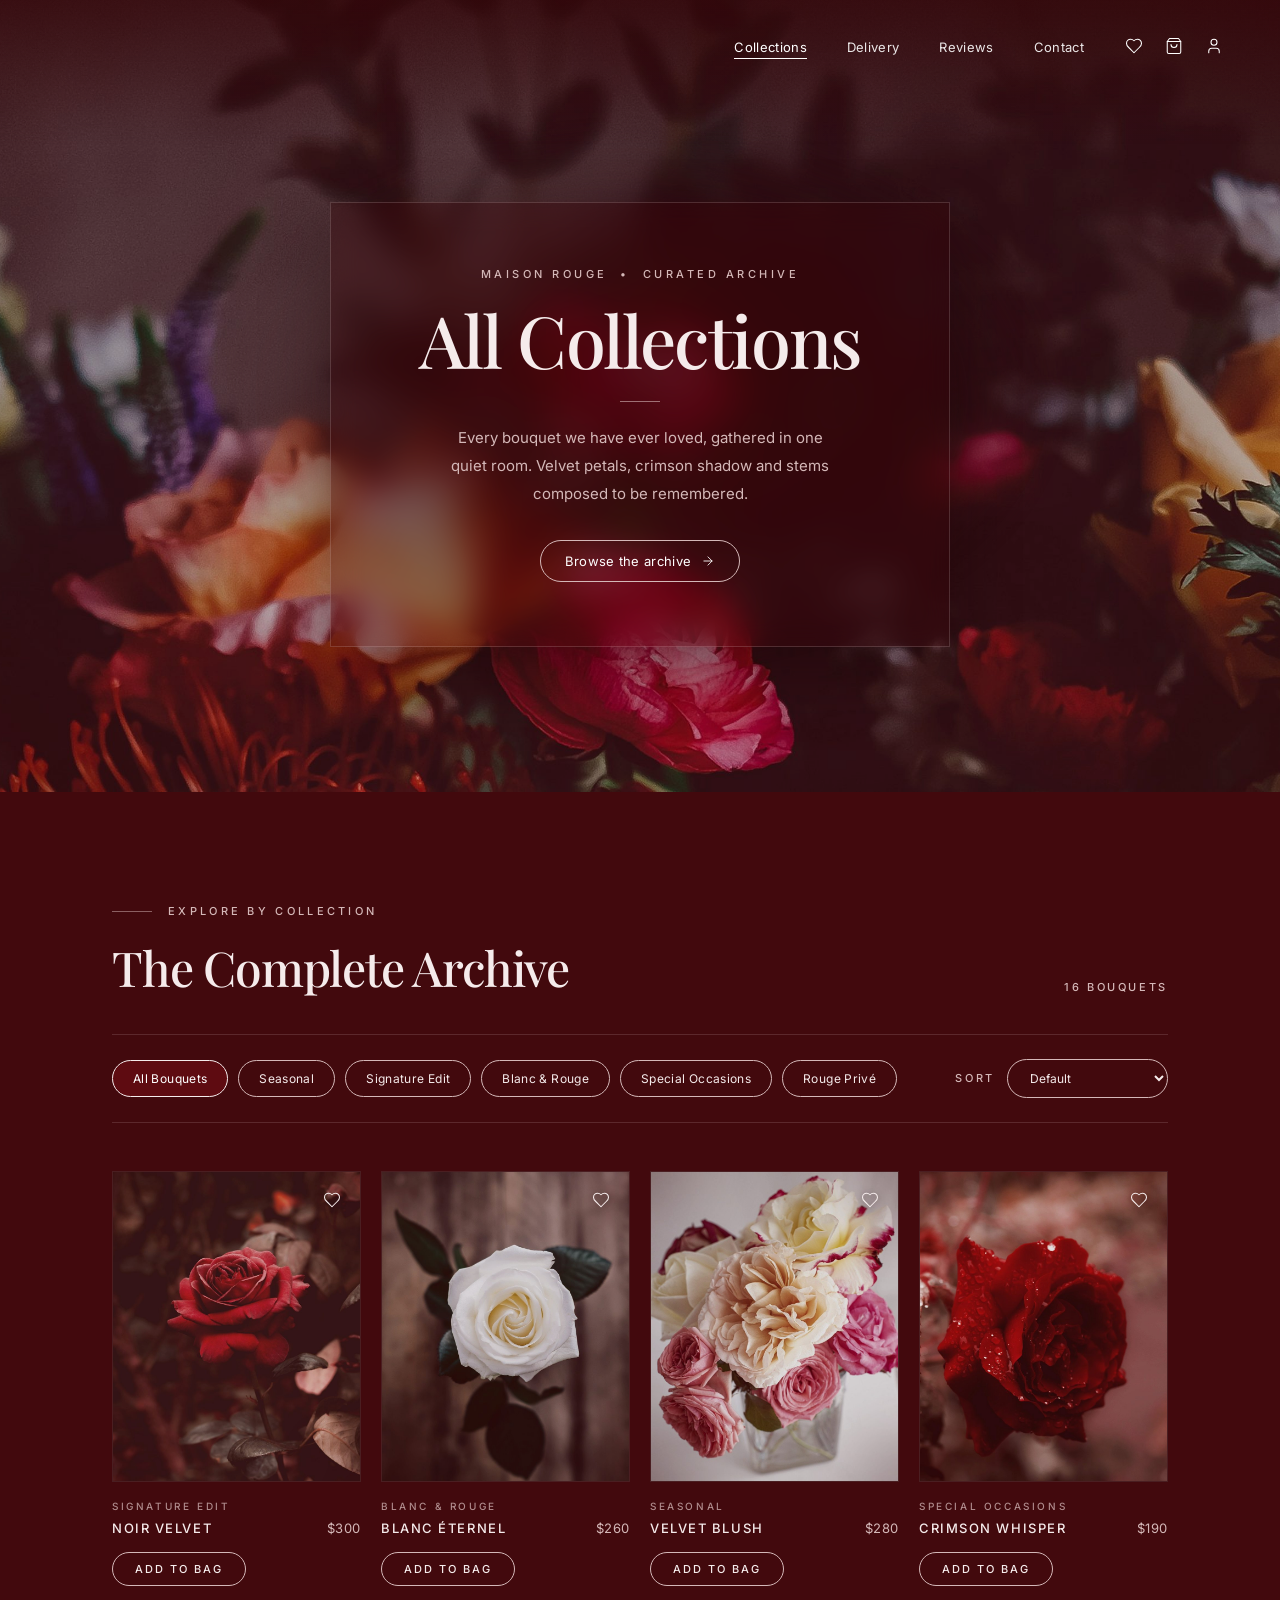
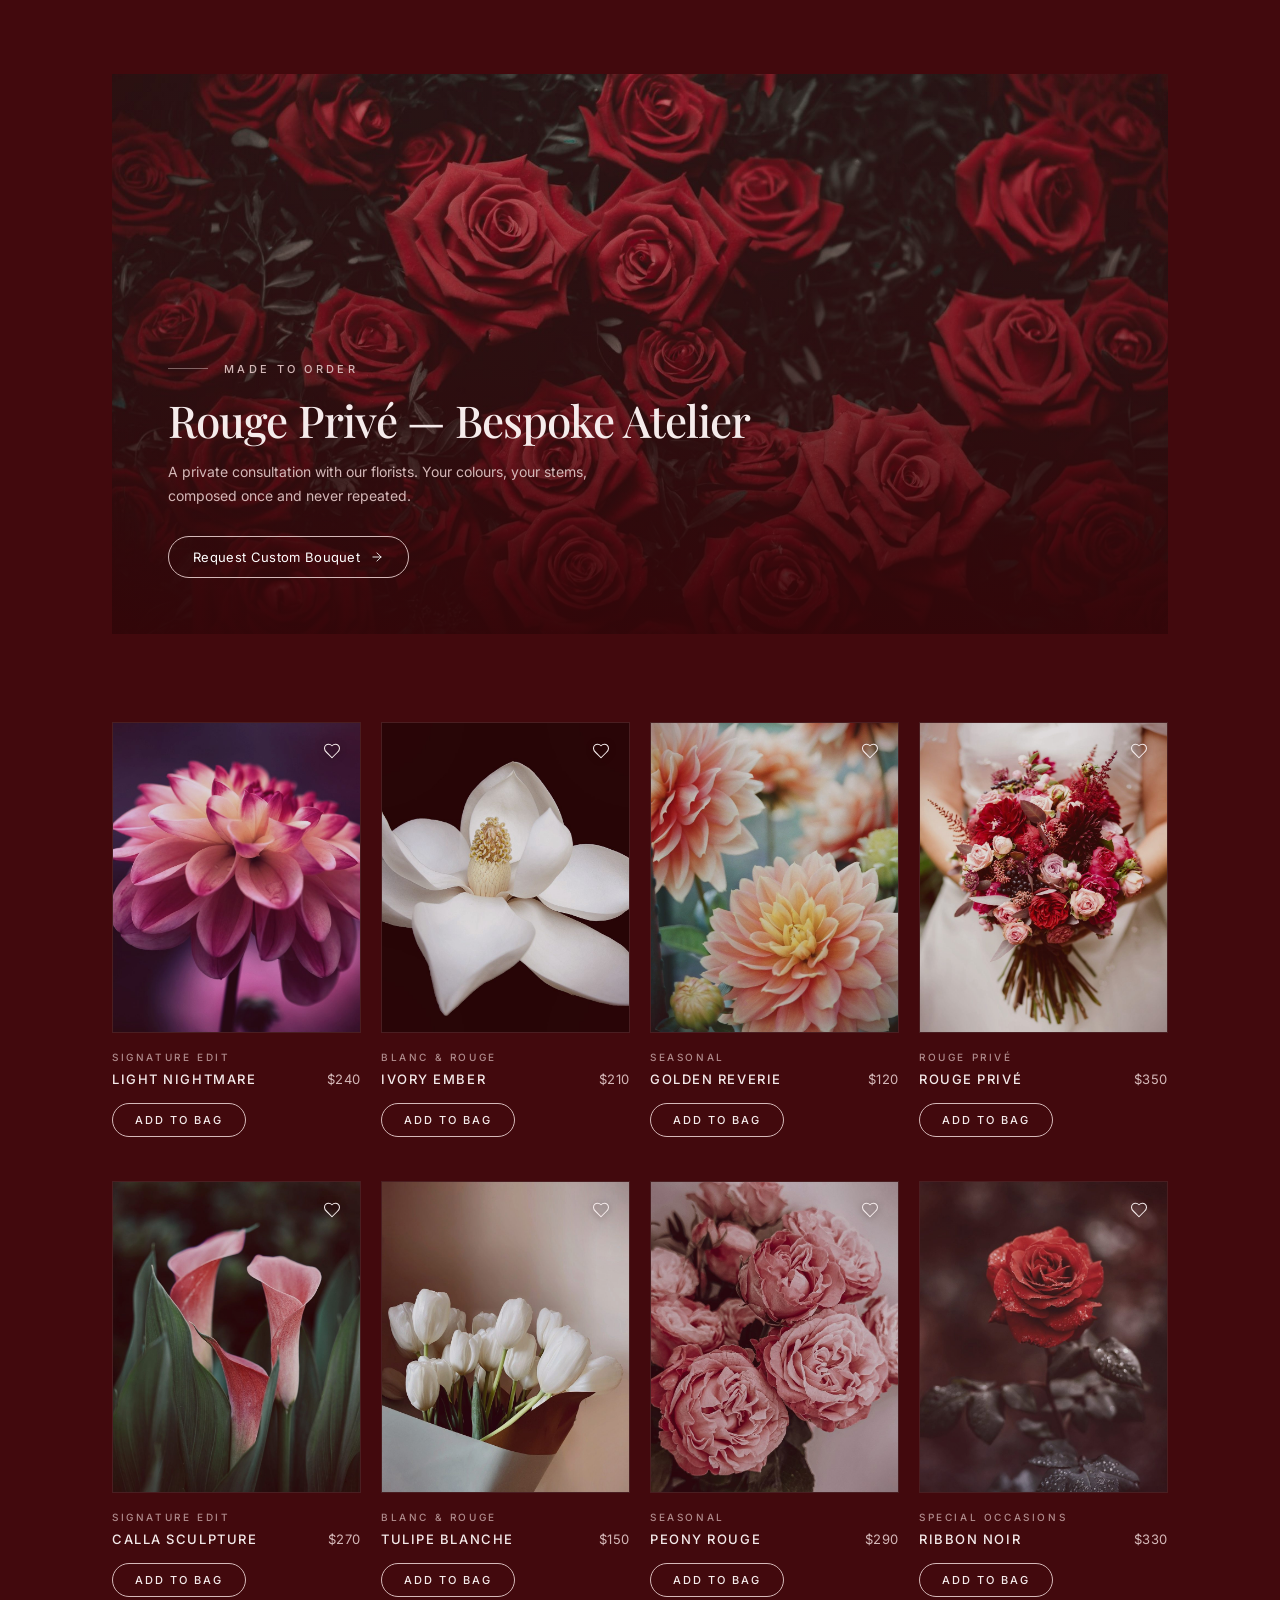
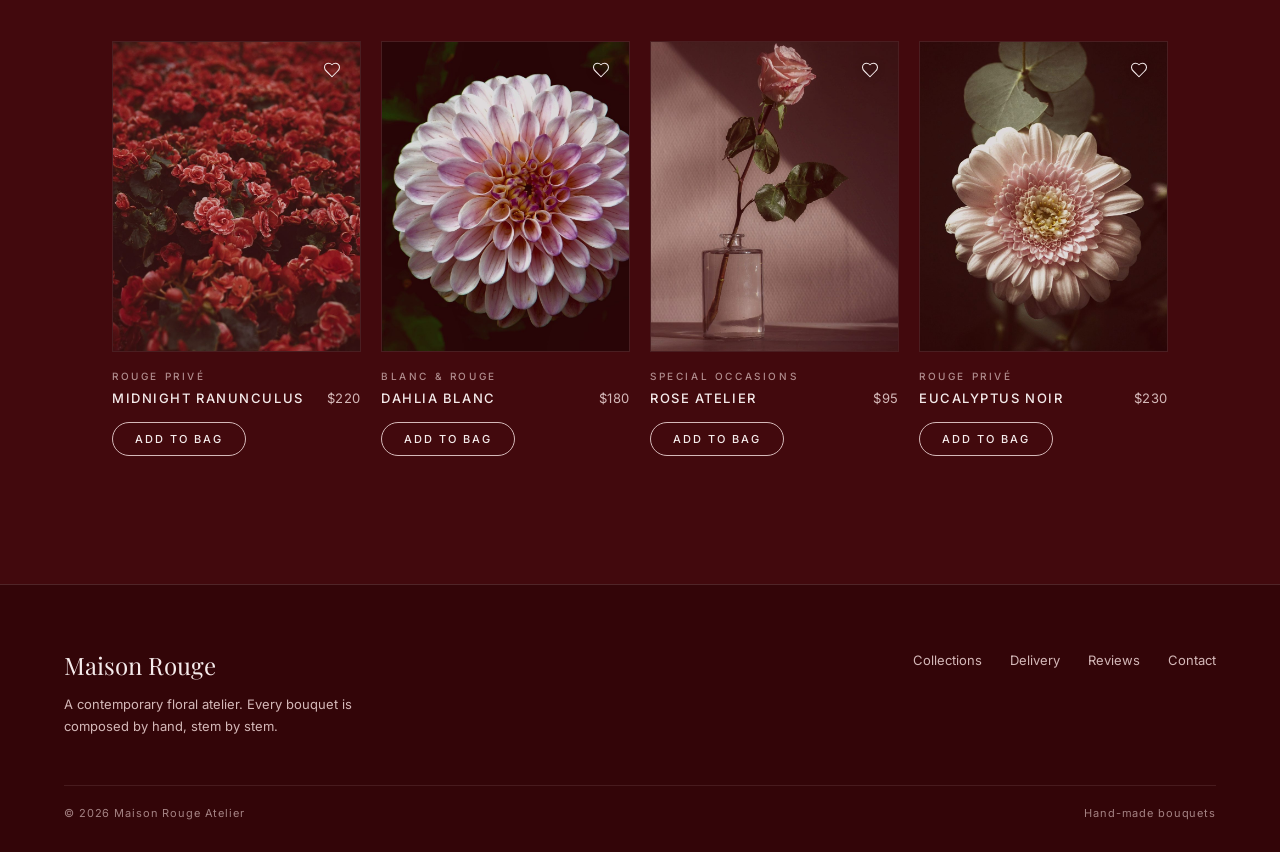
==== commit 9efa53c2: "Refresh collections page with unique editorial imagery and index header" ====
--- a/collections.html
+++ b/collections.html
@@ -21,15 +21,15 @@
 <body>
   <main id="collections-view">
     <section id="top" class="collections-hero">
-      <img src="img/bouquet-edit.jpg"
-        alt="Opulent arrangement of red anthuriums, dahlias, calla lilies and roses before a paneled wall and crimson velvet curtains"
+      <img src="img/collections/hero-atelier.jpg"
+        alt="Dark atelier bouquet of crimson roses, red ranunculus and protea in low burgundy light"
         class="collections-hero-image">
       <div class="bouquet-edit-tint"></div>
       <div class="hero-gradient-top"></div>
       <div class="frost-vignette"></div>
 
       <header class="site-header">
-        <div class="header-bar header-bar-brand">
+        <div class="header-bar">
           <a href="index.html" class="mobile-brand">Maison Rouge</a>
 
           <nav class="desktop-nav">
@@ -99,24 +99,38 @@
 
       <div class="collections-hero-content">
         <div class="collections-hero-box">
-          <p class="eyebrow eyebrow-centered">Curated Archive</p>
+          <p class="hero-eyebrow">
+            Maison Rouge <span class="hero-dot">•</span> Curated Archive
+          </p>
           <h1 class="collections-hero-title">All Collections</h1>
+          <span class="collections-hero-rule"></span>
           <p class="collections-hero-copy">
             Every bouquet we have ever loved, gathered in one quiet room. Velvet petals, crimson shadow and stems
             composed to be remembered.
           </p>
+          <a href="#catalog" class="btn-outline collections-hero-btn">
+            Browse the archive
+            <svg class="icon-arrow" width="14" height="14" viewBox="0 0 24 24" fill="none" stroke="currentColor"
+              stroke-width="1.5" stroke-linecap="round" stroke-linejoin="round">
+              <path d="M5 12h14"></path>
+              <path d="m12 5 7 7-7 7"></path>
+            </svg>
+          </a>
         </div>
       </div>
     </section>
 
     <section id="catalog" class="catalog-section">
       <div class="catalog-container">
-        <div class="catalog-toolbar">
-          <p class="eyebrow">
-            <span class="eyebrow-line"></span>
-            Explore by collection
-          </p>
-          <p id="catalog-count" class="catalog-count">10 bouquets</p>
+        <div class="catalog-head">
+          <div>
+            <p class="eyebrow">
+              <span class="eyebrow-line"></span>
+              Explore by collection
+            </p>
+            <h2 class="catalog-title">The Complete Archive</h2>
+          </div>
+          <p id="catalog-count" class="catalog-count">16 bouquets</p>
         </div>
 
         <div class="filter-row">
@@ -139,14 +153,19 @@
         </p>
 
         <div id="rouge-prive" class="prive-banner">
-          <img src="img/hero-ranunculus.jpg" alt="Large white ranunculus blooms against a deep crimson backdrop"
+          <img src="img/collections/prive-atelier.jpg"
+            alt="Dense field of velvet red roses in deep, moody shadow"
             class="prive-banner-image">
           <div class="prive-banner-gradient"></div>
-          <div class="prive-banner-bar">
-            <div>
-              <p class="prive-banner-eyebrow">Made to order</p>
-              <p class="prive-banner-caption">Rouge Privé — Bespoke Atelier</p>
-            </div>
+          <div class="prive-banner-content">
+            <p class="eyebrow">
+              <span class="eyebrow-line"></span>
+              Made to order
+            </p>
+            <h2 class="prive-banner-title">Rouge Privé — Bespoke Atelier</h2>
+            <p class="prive-banner-copy">
+              A private consultation with our florists. Your colours, your stems, composed once and never repeated.
+            </p>
             <a href="index.html#contact" class="btn-outline prive-banner-btn">
               Request Custom Bouquet
               <svg class="icon-arrow" width="14" height="14" viewBox="0 0 24 24" fill="none" stroke="currentColor"
@@ -199,7 +218,7 @@
       </button>
 
       <div class="quick-view-media">
-        <img id="qv-image" src="img/bouquet-edit.jpg" alt="Selected bouquet" class="quick-view-image">
+        <img id="qv-image" src="[data-uri]" alt="Selected bouquet" class="quick-view-image">
       </div>
 
       <div class="quick-view-info">
--- a/style.css
+++ b/style.css
@@ -1038,8 +1038,9 @@
 .collections-hero {
   position: relative;
   display: flex;
-  height: 82vh;
-  min-height: 600px;
+  height: 88vh;
+  min-height: 640px;
+  max-height: 940px;
   align-items: center;
   justify-content: center;
   overflow: hidden;
@@ -1055,49 +1056,66 @@
   width: 100%;
   height: 100%;
   object-fit: cover;
-  object-position: 45% center;
+  object-position: center center;
   pointer-events: none;
   z-index: 0;
+}
+
+.collections-hero .frost-vignette {
+  height: 560px;
+  max-width: 860px;
 }
 
 .collections-hero-content {
   position: relative;
   z-index: 10;
-  padding: 96px 24px 40px 24px;
   width: 100%;
   display: flex;
   justify-content: center;
+  padding: 112px 24px 56px 24px;
 }
 
 .collections-hero-box {
   width: 100%;
-  max-width: 520px;
-  padding: 48px 32px;
-  border: 1px solid rgba(245, 235, 235, 0.18);
-  border-radius: 4px;
-  background-color: rgba(51, 5, 8, 0.32);
+  max-width: 620px;
+  padding: 52px 32px;
+  border: 1px solid rgba(245, 235, 235, 0.16);
+  background-color: rgba(51, 5, 8, 0.34);
   -webkit-backdrop-filter: blur(14px) saturate(115%);
   backdrop-filter: blur(14px) saturate(115%);
-  box-shadow: inset 1px 1px 0 rgba(255, 255, 255, 0.12), 0 30px 60px rgba(20, 2, 4, 0.35);
+  box-shadow: 0 30px 60px rgba(20, 2, 4, 0.35);
   text-align: center;
 }
 
 .collections-hero-title {
-  margin-top: 20px;
+  margin-top: 22px;
   font-family: "Playfair Display", Georgia, serif;
   font-size: 48px;
   font-weight: 500;
-  line-height: 1.02;
+  line-height: 1;
   letter-spacing: -0.025em;
   color: #F5EBEB;
 }
 
+.collections-hero-rule {
+  display: block;
+  width: 40px;
+  height: 1px;
+  margin: 26px auto 0 auto;
+  background-color: rgba(212, 184, 184, 0.6);
+}
+
 .collections-hero-copy {
-  margin: 20px auto 0 auto;
+  margin: 22px auto 0 auto;
   max-width: 380px;
-  font-size: 14px;
-  line-height: 24px;
-  color: #D4B8B8;
+  font-size: 15px;
+  line-height: 28px;
+  color: #D4B8B8;
+}
+
+.collections-hero-btn {
+  margin-top: 32px;
+  border-color: #D4B8B8;
 }
 
 /* Catalog Section */
@@ -1108,25 +1126,41 @@
 .catalog-container {
   max-width: 1152px;
   margin: 0 auto;
-  padding: 80px 24px 96px 24px;
-}
-
-.catalog-toolbar {
-  display: flex;
-  align-items: center;
+  padding: 88px 24px 104px 24px;
+}
+
+.catalog-head {
+  display: flex;
+  flex-wrap: wrap;
+  align-items: flex-end;
   justify-content: space-between;
-  gap: 16px;
+  gap: 20px;
+}
+
+.catalog-title {
+  margin-top: 24px;
+  font-family: "Playfair Display", Georgia, serif;
+  font-size: 36px;
+  font-weight: 500;
+  line-height: 1.08;
+  letter-spacing: -0.025em;
+  color: #F5EBEB;
 }
 
 .catalog-count {
   white-space: nowrap;
-  font-size: 12px;
-  letter-spacing: 0.05em;
+  font-size: 11px;
+  font-weight: 500;
+  text-transform: uppercase;
+  letter-spacing: 0.24em;
   color: #D4B8B8;
 }
 
 .filter-row {
-  margin-top: 32px;
+  margin-top: 40px;
+  padding: 24px 0;
+  border-top: 1px solid rgba(212, 184, 184, 0.18);
+  border-bottom: 1px solid rgba(212, 184, 184, 0.18);
   display: flex;
   flex-wrap: wrap;
   align-items: center;
@@ -1214,6 +1248,8 @@
 
 /* Product Card */
 .product-card {
+  display: flex;
+  flex-direction: column;
   cursor: pointer;
 }
 
@@ -1221,10 +1257,12 @@
   position: relative;
   overflow: hidden;
   aspect-ratio: 4 / 5;
+  border: 1px solid rgba(212, 184, 184, 0.14);
   background-color: #330508;
 }
 
 .product-open {
+  position: relative;
   display: block;
   width: 100%;
   height: 100%;
@@ -1235,79 +1273,124 @@
 }
 
 .product-image {
+  display: block;
   width: 100%;
   height: 100%;
   object-fit: cover;
+  object-position: center center;
   transition: transform 1.2s ease-out;
 }
 
 .product-card:hover .product-image {
-  transform: scale(1.06);
-}
-
-.crop-left {
-  object-position: 18% center;
-}
-
-.crop-center {
-  object-position: 50% center;
-}
-
-.crop-right {
-  object-position: 82% center;
+  transform: scale(1.05);
+}
+
+.product-quick {
+  position: absolute;
+  left: 0;
+  right: 0;
+  bottom: 0;
+  padding: 40px 16px 16px 16px;
+  background: linear-gradient(to top, rgba(51, 5, 8, 0.85), transparent);
+  font-family: Inter, system-ui, sans-serif;
+  font-size: 10px;
+  font-weight: 500;
+  text-transform: uppercase;
+  letter-spacing: 0.28em;
+  text-align: left;
+  color: #F5EBEB;
+  opacity: 0;
+  transform: translateY(8px);
+  transition: opacity 0.4s ease, transform 0.4s ease;
+}
+
+.product-card:hover .product-quick {
+  opacity: 1;
+  transform: translateY(0);
 }
 
 .product-heart {
   position: absolute;
-  top: 12px;
-  right: 12px;
+  top: 10px;
+  right: 10px;
   z-index: 2;
   display: grid;
-  width: 32px;
-  height: 32px;
+  width: 36px;
+  height: 36px;
   place-items: center;
   padding: 0;
+  border: none;
   border-radius: 50px;
-  border: 1px solid rgba(245, 235, 235, 0.55);
-  background-color: rgba(51, 5, 8, 0.25);
+  background-color: transparent;
   color: #F5EBEB;
   cursor: pointer;
-  transition: background-color 0.3s ease, border-color 0.3s ease;
+  filter: drop-shadow(0 1px 3px rgba(20, 2, 4, 0.6));
+  transition: transform 0.3s ease, color 0.3s ease;
 }
 
 .product-heart:hover {
-  border-color: #F5EBEB;
-  background-color: rgba(94, 11, 17, 0.8);
+  transform: scale(1.1);
 }
 
 .product-heart svg {
   fill: none;
+  transition: fill 0.3s ease;
 }
 
 .product-heart.active svg {
   fill: #F5EBEB;
 }
 
+.product-info {
+  display: flex;
+  flex-direction: column;
+  align-items: flex-start;
+  padding-top: 18px;
+}
+
+.product-tag {
+  font-family: Inter, system-ui, sans-serif;
+  font-size: 10px;
+  font-weight: 500;
+  text-transform: uppercase;
+  letter-spacing: 0.26em;
+  color: rgba(212, 184, 184, 0.75);
+}
+
+.product-row {
+  width: 100%;
+  margin-top: 8px;
+  display: flex;
+  align-items: baseline;
+  justify-content: space-between;
+  gap: 12px;
+}
+
 .product-name {
-  margin-top: 16px;
   font-family: Inter, system-ui, sans-serif;
-  font-size: 14px;
-  font-weight: 500;
-  letter-spacing: 0.01em;
+  font-size: 13px;
+  font-weight: 500;
+  text-transform: uppercase;
+  letter-spacing: 0.12em;
   color: #F5EBEB;
 }
 
 .product-price {
-  margin-top: 4px;
+  flex-shrink: 0;
+  font-family: Inter, system-ui, sans-serif;
   font-size: 13px;
+  font-weight: 400;
+  letter-spacing: 0.04em;
   color: #D4B8B8;
 }
 
 /* Rouge Privé Banner */
 .prive-banner {
   position: relative;
-  margin-top: 72px;
-  height: 520px;
+  display: flex;
+  align-items: flex-end;
+  margin-top: 88px;
+  height: 560px;
   overflow: hidden;
   background-color: #330508;
 }
@@ -1321,53 +1404,56 @@
   width: 100%;
   height: 100%;
   object-fit: cover;
-  object-position: 60% center;
+  object-position: center center;
+  transition: transform 1.6s ease-out;
+}
+
+.prive-banner:hover .prive-banner-image {
+  transform: scale(1.03);
 }
 
 .prive-banner-gradient {
   position: absolute;
-  left: 0;
+  top: 0;
   right: 0;
   bottom: 0;
-  height: 55%;
+  left: 0;
   pointer-events: none;
-  background: linear-gradient(to top, rgba(51, 5, 8, 0.88), rgba(51, 5, 8, 0.3), transparent);
-}
-
-.prive-banner-bar {
-  position: absolute;
-  left: 0;
-  right: 0;
-  bottom: 0;
-  display: flex;
-  flex-wrap: wrap;
-  align-items: flex-end;
-  justify-content: space-between;
-  gap: 20px;
-  padding: 28px;
-}
-
-.prive-banner-eyebrow {
-  font-size: 10px;
-  font-weight: 500;
-  text-transform: uppercase;
-  letter-spacing: 0.28em;
-  color: #D4B8B8;
-}
-
-.prive-banner-caption {
-  margin-top: 8px;
-  font-family: "Playfair Display", Georgia, serif;
-  font-size: 22px;
+  background: linear-gradient(to top, rgba(51, 5, 8, 0.92) 0%, rgba(51, 5, 8, 0.45) 45%, rgba(51, 5, 8, 0.1) 100%);
+}
+
+.prive-banner-content {
+  position: relative;
+  z-index: 2;
+  max-width: 720px;
+  padding: 32px 28px;
+}
+
+.prive-banner-title {
+  margin-top: 20px;
+  font-family: "Playfair Display", Georgia, serif;
+  font-size: 32px;
+  font-weight: 500;
+  line-height: 1.1;
+  letter-spacing: -0.02em;
   color: #F5EBEB;
 }
 
+.prive-banner-copy {
+  margin-top: 16px;
+  max-width: 420px;
+  font-size: 14px;
+  line-height: 24px;
+  color: #D4B8B8;
+}
+
 .prive-banner-btn {
+  margin-top: 28px;
   border-color: #D4B8B8;
 }
 
 .prive-banner + .catalog-grid {
-  margin-top: 72px;
+  margin-top: 88px;
 }
 
 /* Quick-View Modal */
@@ -1662,21 +1748,24 @@
 }
 
 .add-bag-btn {
-  margin-top: 0.75rem;
-  padding: 0.5rem 1rem;
+  margin-top: 16px;
+  padding: 9px 22px;
   border: 1px solid #D4B8B8;
-  border-radius: 999px;
-  background-color: transparent;
-  color: #D4B8B8;
-  font-size: 0.75rem;
-  letter-spacing: 0.12em;
+  border-radius: 50px;
+  background: transparent;
+  font-family: Inter, system-ui, sans-serif;
+  font-size: 11px;
+  font-weight: 500;
+  letter-spacing: 0.18em;
   text-transform: uppercase;
+  color: #F5EBEB;
   cursor: pointer;
-  transition: background-color 0.2s ease, color 0.2s ease;
+  transition: background-color 0.3s ease, border-color 0.3s ease, color 0.3s ease;
 }
 
 .add-bag-btn:hover,
 .add-bag-btn.added {
+  border-color: #5E0B11;
   background-color: #5E0B11;
   color: #FFFFFF;
 }
@@ -1789,25 +1878,28 @@
 
 /* Collections Page Responsive */
 @media (min-width: 768px) {
-  .header-bar-brand .mobile-brand {
-    display: block;
-    margin-right: auto;
-  }
-
   .collections-hero-box {
-    padding: 56px 48px;
+    padding: 64px 56px;
   }
 
   .collections-hero-title {
-    font-size: 64px;
+    font-size: 72px;
   }
 
   .catalog-container {
-    padding: 96px 48px 128px 48px;
-  }
-
-  .prive-banner-bar {
-    padding: 36px;
+    padding: 112px 48px 128px 48px;
+  }
+
+  .catalog-title {
+    font-size: 48px;
+  }
+
+  .prive-banner-content {
+    padding: 56px;
+  }
+
+  .prive-banner-title {
+    font-size: 44px;
   }
 
   .site-footer {
@@ -1853,8 +1945,8 @@
     height: 420px;
   }
 
-  .prive-banner-caption {
-    font-size: 19px;
+  .prive-banner-title {
+    font-size: 28px;
   }
 
   .quick-view {
